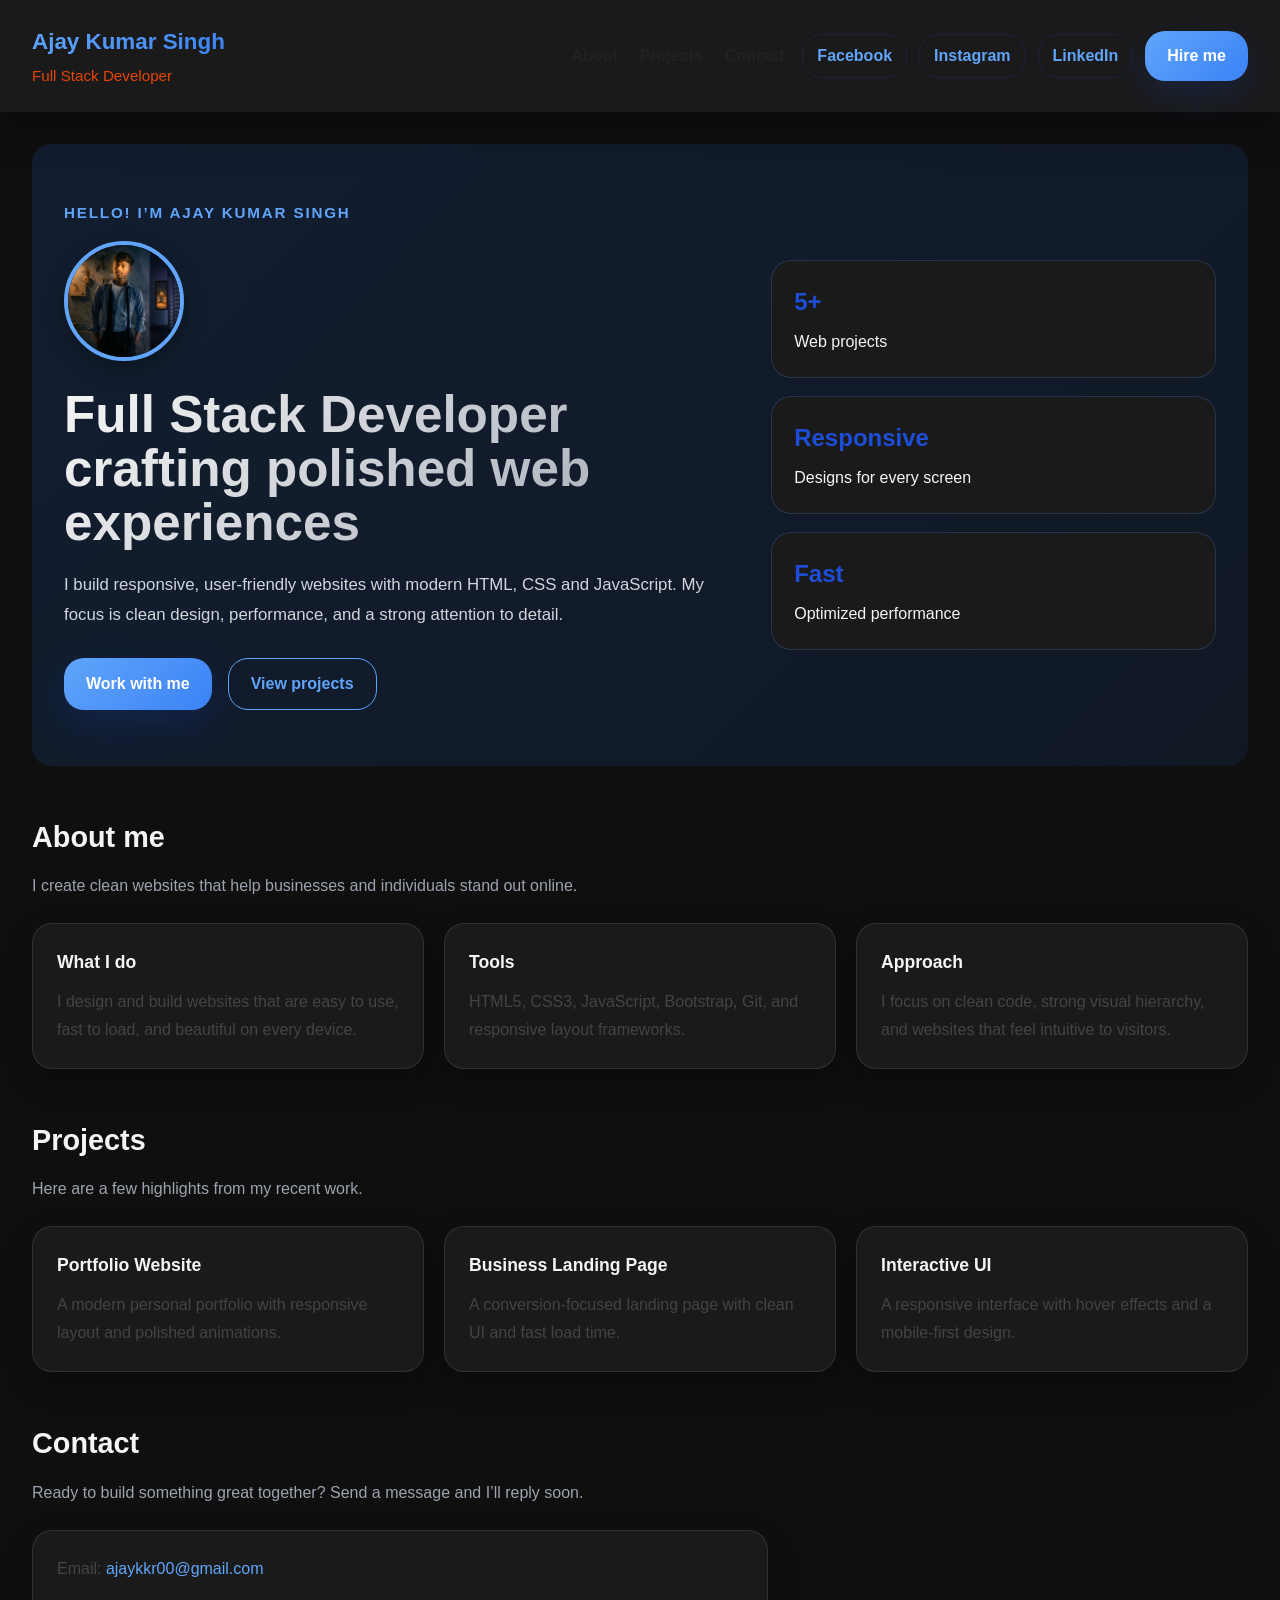
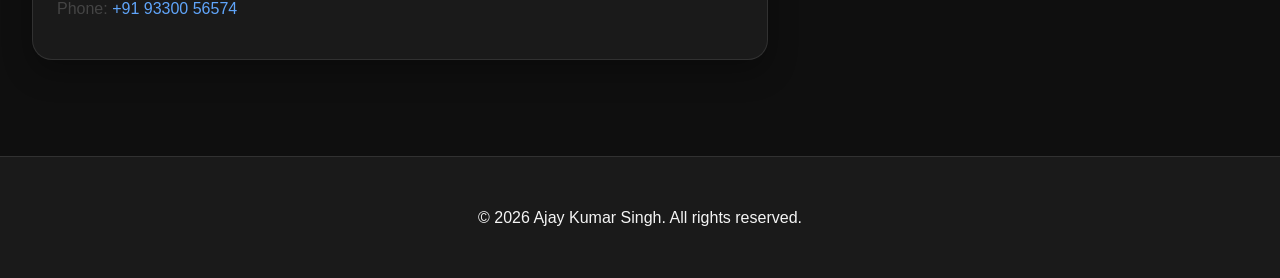
==== index.html @ a88a2f54 "Rename main.html to index.html" ====
<!DOCTYPE html>
<html lang="en">
<head>
  <meta charset="UTF-8" />
  <meta name="viewport" content="width=device-width, initial-scale=1.0" />
  <title>Ajay Kumar Singh | Portfolio</title>
  <link rel="stylesheet" href="portfolio.css" />
</head>
<body>
  <header class="site-header">
    <div class="brand">
      <span class="name">Ajay Kumar Singh</span>
      <span class="subtitle" style="color: rgb(228, 69, 6);">Full Stack Developer</span>
    </div>
    <div class="header-actions">
      <nav class="site-nav">
        <a href="#about">About</a>
        <a href="#projects">Projects</a>
        <a href="#contact">Contact</a>
      </nav>
      <div class="action-buttons">
        <div class="social-links">
          <a class="social-link" href="https://www.facebook.com/share/1CBbuQB97q/" target="_blank" rel="noopener noreferrer">Facebook</a>
          <a class="social-link" href="https://www.instagram.com/bishwakarma_09/" target="_blank" rel="noopener noreferrer">Instagram</a>
          <a class="social-link" href="https://www.linkedin.com/in/ajay-singh-280ba73a9" target="_blank" rel="noopener noreferrer">LinkedIn</a>
        </div>
        <a class="btn contact-btn" href="#contact">Hire me</a>
      </div>
    </div>
  </header>

  <main>
    <section class="hero" id="home">
      <video class="bg-video" autoplay muted loop playsinline>
        <source src="vedio.mp4" type="video/mp4" />
      </video>
      <div class="hero-copy">
        <p class="eyebrow">Hello! I’m Ajay Kumar Singh</p>
        <img src="ajay image.jfif" alt="Ajay Kumar Singh" class="profile-img">
        <h1>Full Stack Developer crafting polished web experiences</h1>
        <p class="hero-text">I build responsive, user-friendly websites with modern HTML, CSS and JavaScript. My focus is clean design, performance, and a strong attention to detail.</p>
        <div class="hero-actions">
          <a class="btn" href="#contact">Work with me</a>
          <a class="secondary-btn" href="#projects">View projects</a>
        </div>
      </div>
      <div class="hero-card">
        <div class="stat">
          <strong>5+</strong>
          <span>Web projects</span>
        </div>
        <div class="stat">
          <strong>Responsive</strong>
          <span>Designs for every screen</span>
        </div>
        <div class="stat">
          <strong>Fast</strong>
          <span>Optimized performance</span>
        </div>
      </div>
    </section>

    <section id="about" class="section-block">
      <div class="section-header">
        <h2>About me</h2>
        <p>I create clean websites that help businesses and individuals stand out online.</p>
      </div>
      <div class="section-grid">
        <div class="info-card">
          <h3>What I do</h3>
          <p>I design and build websites that are easy to use, fast to load, and beautiful on every device.</p>
        </div>
        <div class="info-card">
          <h3>Tools</h3>
          <p>HTML5, CSS3, JavaScript, Bootstrap, Git, and responsive layout frameworks.</p>
        </div>
        <div class="info-card">
          <h3>Approach</h3>
          <p>I focus on clean code, strong visual hierarchy, and websites that feel intuitive to visitors.</p>
        </div>
      </div>
    </section>

    <section id="projects" class="section-block">
      <div class="section-header">
        <h2>Projects</h2>
        <p>Here are a few highlights from my recent work.</p>
      </div>
      <div class="section-grid">
        <div class="project-card">
          <h3>Portfolio Website</h3>
          <p>A modern personal portfolio with responsive layout and polished animations.</p>
        </div>
        <div class="project-card">
          <h3>Business Landing Page</h3>
          <p>A conversion-focused landing page with clean UI and fast load time.</p>
        </div>
        <div class="project-card">
          <h3>Interactive UI</h3>
          <p>A responsive interface with hover effects and a mobile-first design.</p>
        </div>
      </div>
    </section>

    <section id="contact" class="section-block contact-section">
      <div class="section-header">
        <h2>Contact</h2>
        <p>Ready to build something great together? Send a message and I’ll reply soon.</p>
      </div>
      <div class="contact-card">
        <p>Email: <a href="mailto:ajaykkr00@gmail.com">ajaykkr00@gmail.com</a></p>
        <p>Phone: <a href="tel:+919330056574">+91 93300 56574</a></p>
      </div>
    </section>
  </main>

  <footer class="site-footer">
    <div class="footer-content">
      <p>&copy; 2026 Ajay Kumar Singh. All rights reserved.</p>
    </div>
  </footer>

  <script src="portfolio.js"></script>
</body>
</html>
---- portfolio.css ----
* {
  box-sizing: border-box;
}

:root {
  --primary-color: #60a5fa;
  --secondary-color: #0f0f0f;
  --text-color: #f5f5f5;
  --light-bg: #1a1a1a;
  --shadow: rgba(0, 0, 0, 0.3);
  --border-radius: 20px;
  --transition: all 0.3s ease;
}

body {
  margin: 0;
  font-family: 'Segoe UI', Tahoma, Geneva, Verdana, sans-serif;
  background: var(--secondary-color);
  color: var(--text-color);
  line-height: 1.6;
}

.site-header {
  display: flex;
  justify-content: space-between;
  align-items: center;
  gap: 1rem;
  padding: 24px 32px;
  background: var(--light-bg);
  position: sticky;
  top: 0;
  z-index: 10;
  box-shadow: 0 18px 42px var(--shadow);
  backdrop-filter: blur(10px);
  transition: var(--transition);
}

.brand .name {
  display: block;
  font-size: 1.4rem;
  font-weight: 700;
  background: linear-gradient(135deg, var(--primary-color), #3b82f6);
  -webkit-background-clip: text;
  -webkit-text-fill-color: transparent;
  background-clip: text;
}

.brand .subtitle {
  display: block;
  margin-top: 4px;
  color: #616161;
  font-size: 0.95rem;
}

.site-nav {
  display: flex;
  gap: 22px;
  flex-wrap: wrap;
}

.site-nav a {
  color: #222;
  text-decoration: none;
  font-weight: 600;
  transition: var(--transition);
  position: relative;
}

.site-nav a::after {
  content: '';
  position: absolute;
  width: 0;
  height: 2px;
  bottom: -5px;
  left: 0;
  background: var(--primary-color);
  transition: width 0.3s ease;
}

.site-nav a:hover::after {
  width: 100%;
}

.header-actions {
  display: flex;
  align-items: center;
  gap: 18px;
  flex-wrap: wrap;
  justify-content: flex-end;
}

.action-buttons {
  display: flex;
  align-items: center;
  gap: 12px;
  flex-wrap: wrap;
}

.social-links {
  display: flex;
  gap: 12px;
}

.social-link {
  color: var(--primary-color);
  text-decoration: none;
  font-weight: 700;
  padding: 8px 14px;
  border: 1px solid rgba(29, 78, 216, 0.18);
  border-radius: var(--border-radius);
  transition: var(--transition);
  transform: translateY(0);
}

.social-link:hover {
  background-color: rgba(29, 78, 216, 0.08);
  transform: translateY(-2px);
  box-shadow: 0 8px 20px var(--shadow);
}

.site-nav a:hover {
  color: var(--primary-color);
}

.btn {
  display: inline-flex;
  align-items: center;
  justify-content: center;
  padding: 12px 22px;
  border-radius: var(--border-radius);
  background: linear-gradient(135deg, var(--primary-color), #3b82f6);
  color: #ffffff;
  text-decoration: none;
  font-weight: 700;
  box-shadow: 0 14px 36px rgba(29, 78, 216, 0.18);
  transition: var(--transition);
  transform: translateY(0);
}

.btn:hover {
  transform: translateY(-3px);
  box-shadow: 0 20px 40px rgba(29, 78, 216, 0.3);
}

.secondary-btn {
  display: inline-flex;
  align-items: center;
  justify-content: center;
  padding: 12px 22px;
  border-radius: var(--border-radius);
  border: 1px solid var(--primary-color);
  background: transparent;
  color: var(--primary-color);
  text-decoration: none;
  font-weight: 700;
  transition: var(--transition);
}

.secondary-btn:hover {
  background: rgba(29, 78, 216, 0.08);
  transform: translateY(-2px);
}

.hero {
  position: relative;
  overflow: hidden;
  display: grid;
  grid-template-columns: 1.5fr 1fr;
  align-items: center;
  gap: 40px;
  padding: 56px 32px;
  background: linear-gradient(135deg, rgba(30, 41, 59, 0.85) 0%, rgba(26, 26, 26, 0.85) 100%);
  border-radius: var(--border-radius);
  margin: 32px;
  animation: fadeInUp 1s ease-out;
}

.hero::before {
  content: '';
  position: absolute;
  inset: 0;
  background: rgba(10, 25, 47, 0.55);
  pointer-events: none;
  z-index: 1;
}

.bg-video {
  position: absolute;
  inset: 0;
  width: 100%;
  height: 100%;
  object-fit: cover;
  opacity: 0.55;
  z-index: 0;
}

.hero .hero-copy,
.hero .hero-card {
  position: relative;
  z-index: 2;
}

@keyframes fadeInUp {
  from {
    opacity: 0;
    transform: translateY(30px);
  }
  to {
    opacity: 1;
    transform: translateY(0);
  }
}

.eyebrow {
  margin: 0 0 14px;
  font-size: 0.95rem;
  font-weight: 700;
  color: var(--primary-color);
  text-transform: uppercase;
  letter-spacing: 0.12em;
}

.profile-img {
  width: 120px;
  height: 120px;
  border-radius: 50%;
  object-fit: cover;
  border: 4px solid var(--primary-color);
  box-shadow: 0 8px 20px var(--shadow);
  margin-bottom: 20px;
  transition: var(--transition);
}

.profile-img:hover {
  transform: scale(1.05);
}

.hero h1 {
  margin: 0;
  font-size: clamp(2rem, 4vw, 3.4rem);
  line-height: 1.05;
  background: linear-gradient(135deg, var(--text-color), #9ca3af);
  -webkit-background-clip: text;
  -webkit-text-fill-color: transparent;
  background-clip: text;
}

.hero-text {
  max-width: 58rem;
  margin: 20px 0 0;
  color: #d1d5db;
  line-height: 1.8;
  font-size: 1.05rem;
}

.hero-actions {
  display: flex;
  flex-wrap: wrap;
  gap: 16px;
  margin-top: 28px;
}

.hero-card {
  display: grid;
  gap: 18px;
}

.stat {
  padding: 22px;
  background: var(--light-bg);
  border: 1px solid rgba(96, 165, 250, 0.2);
  border-radius: var(--border-radius);
  transition: var(--transition);
  transform: translateY(0);
}

.stat:hover {
  transform: translateY(-5px);
  box-shadow: 0 12px 30px var(--shadow);
}

.stat strong {
  display: block;
  font-size: 1.5rem;
  color: #1d4ed8;
  margin-bottom: 8px;
}

.section-block {
  padding: 0 32px;
  margin-top: 48px;
}

.section-header {
  max-width: 46rem;
  margin-bottom: 24px;
}

.section-header h2 {
  margin-bottom: 12px;
  font-size: 1.8rem;
}

.section-header p {
  margin: 0;
  color: #9ca3af;
  line-height: 1.7;
}

.section-grid {
  display: grid;
  grid-template-columns: repeat(3, minmax(0, 1fr));
  gap: 20px;
}

.info-card,
.project-card,
.contact-card {
  background: var(--light-bg);
  border: 1px solid rgba(255, 255, 255, 0.1);
  border-radius: var(--border-radius);
  padding: 24px;
  box-shadow: 0 12px 30px var(--shadow);
  transition: var(--transition);
  transform: translateY(0);
}

.info-card:hover,
.project-card:hover,
.contact-card:hover {
  transform: translateY(-5px);
  box-shadow: 0 20px 40px var(--shadow);
}

.info-card h3,
.project-card h3 {
  margin-top: 0;
  margin-bottom: 12px;
  font-size: 1.1rem;
}

.contact-card {
  max-width: 46rem;
}

.contact-card p {
  margin: 0 0 12px;
}

.contact-card a {
  color: var(--primary-color);
  text-decoration: none;
}

main {
  padding: 0 0 48px;
}

section {
  margin-top: 48px;
}

section h2 {
  margin: 0 0 12px;
  font-size: 1.2rem;
}

section p {
  margin: 0;
  line-height: 1.75;
  color: #444;
}

.site-footer {
  background: var(--light-bg);
  border-top: 1px solid rgba(255, 255, 255, 0.1);
  padding: 32px;
  margin-top: 48px;
}

.footer-content {
  display: flex;
  justify-content: center;
  align-items: center;
  max-width: 1200px;
  margin: 0 auto;
}

@media (max-width: 740px) {
  .site-header {
    flex-direction: column;
    align-items: stretch;
    padding: 18px 20px;
  }

  .site-nav {
    justify-content: flex-start;
    gap: 14px;
    margin-top: 16px;
  }

  .site-header {
    padding: 18px 20px;
  }

  .header-actions {
    justify-content: space-between;
  }

  .hero {
    grid-template-columns: 1fr;
    margin: 24px 16px;
    padding: 28px 20px;
  }

  .hero-card {
    grid-template-columns: 1fr;
  }

  .section-block {
    padding: 0 16px;
  }

  .section-grid {
    grid-template-columns: 1fr;
  }

  .contact-btn {
    width: 100%;
    margin-top: 16px;
  }

  .profile-img {
    width: 100px;
    height: 100px;
  }

  .footer-content {
    flex-direction: column;
    gap: 0;
  }

  .footer-social {
    justify-content: center;
  }
}
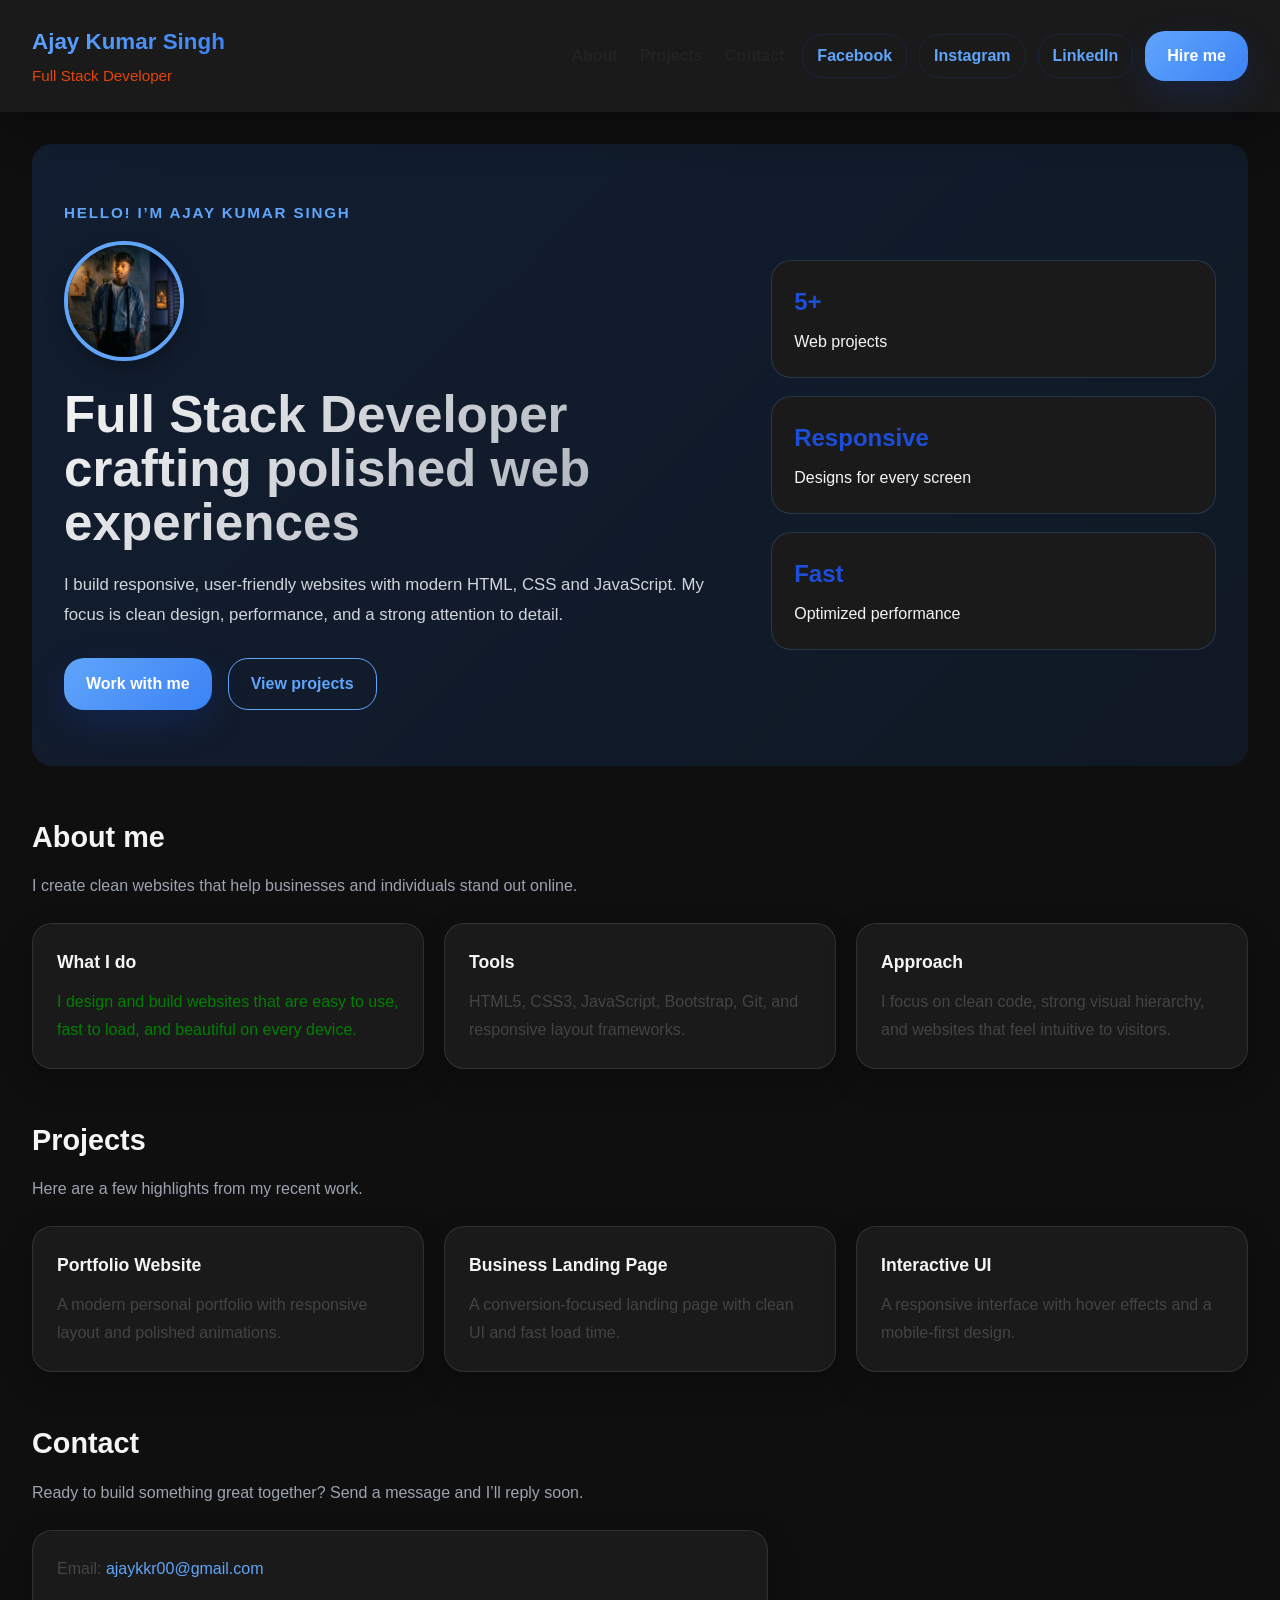
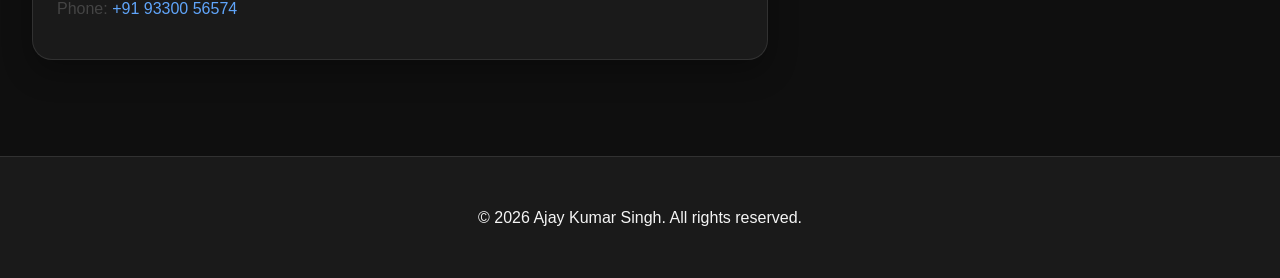
==== commit 15ec41b2: "Change paragraph color to green in index.html" ====
--- a/index.html
+++ b/index.html
@@ -68,7 +68,7 @@
       <div class="section-grid">
         <div class="info-card">
           <h3>What I do</h3>
-          <p>I design and build websites that are easy to use, fast to load, and beautiful on every device.</p>
+          <p style="color:green">I design and build websites that are easy to use, fast to load, and beautiful on every device.</p>
         </div>
         <div class="info-card">
           <h3>Tools</h3>
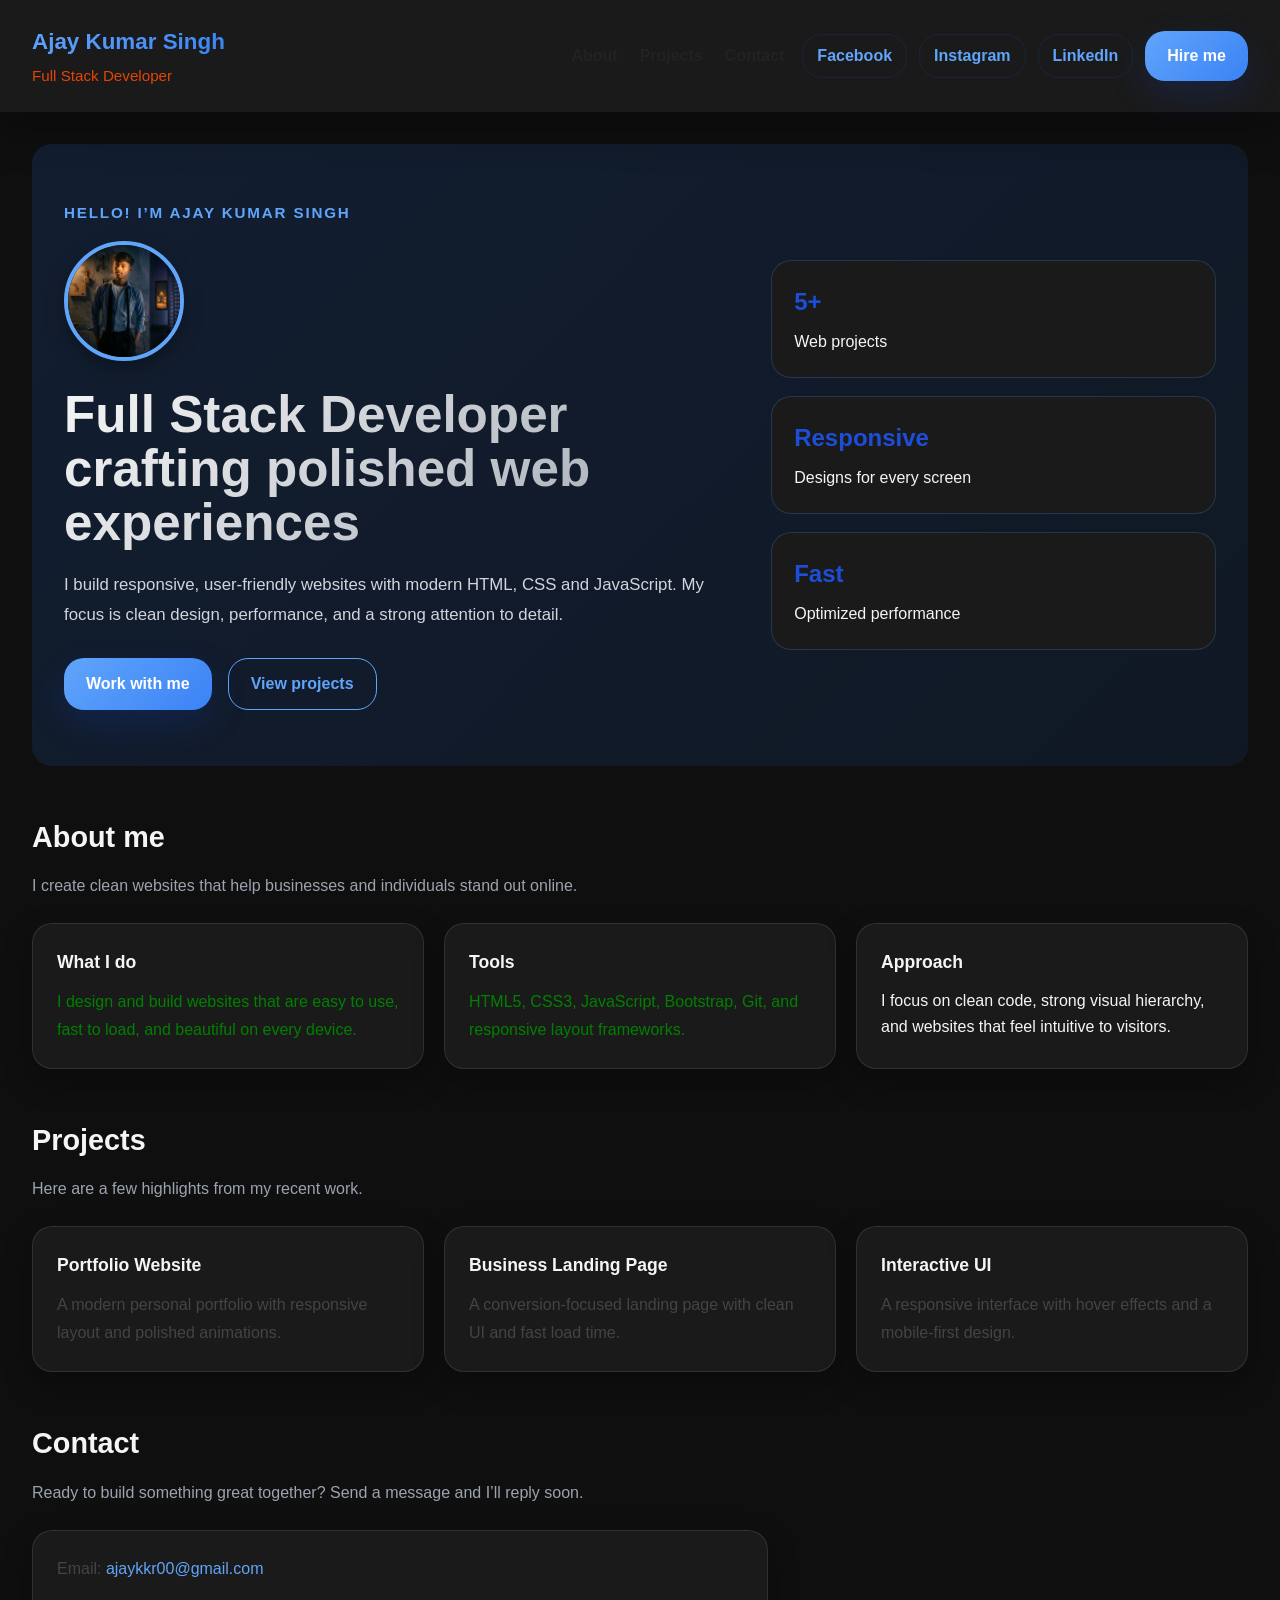
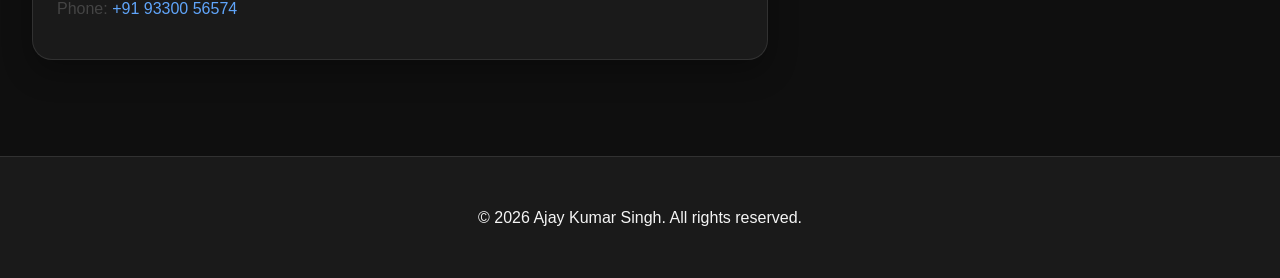
==== commit 6a41797f: "Change paragraph text color to green" ====
--- a/index.html
+++ b/index.html
@@ -72,11 +72,11 @@
         </div>
         <div class="info-card">
           <h3>Tools</h3>
-          <p>HTML5, CSS3, JavaScript, Bootstrap, Git, and responsive layout frameworks.</p>
+          <p style="color:green">HTML5, CSS3, JavaScript, Bootstrap, Git, and responsive layout frameworks.</p>
         </div>
         <div class="info-card">
           <h3>Approach</h3>
-          <p>I focus on clean code, strong visual hierarchy, and websites that feel intuitive to visitors.</p>
+          <pstyle="color:green" >I focus on clean code, strong visual hierarchy, and websites that feel intuitive to visitors.</p>
         </div>
       </div>
     </section>
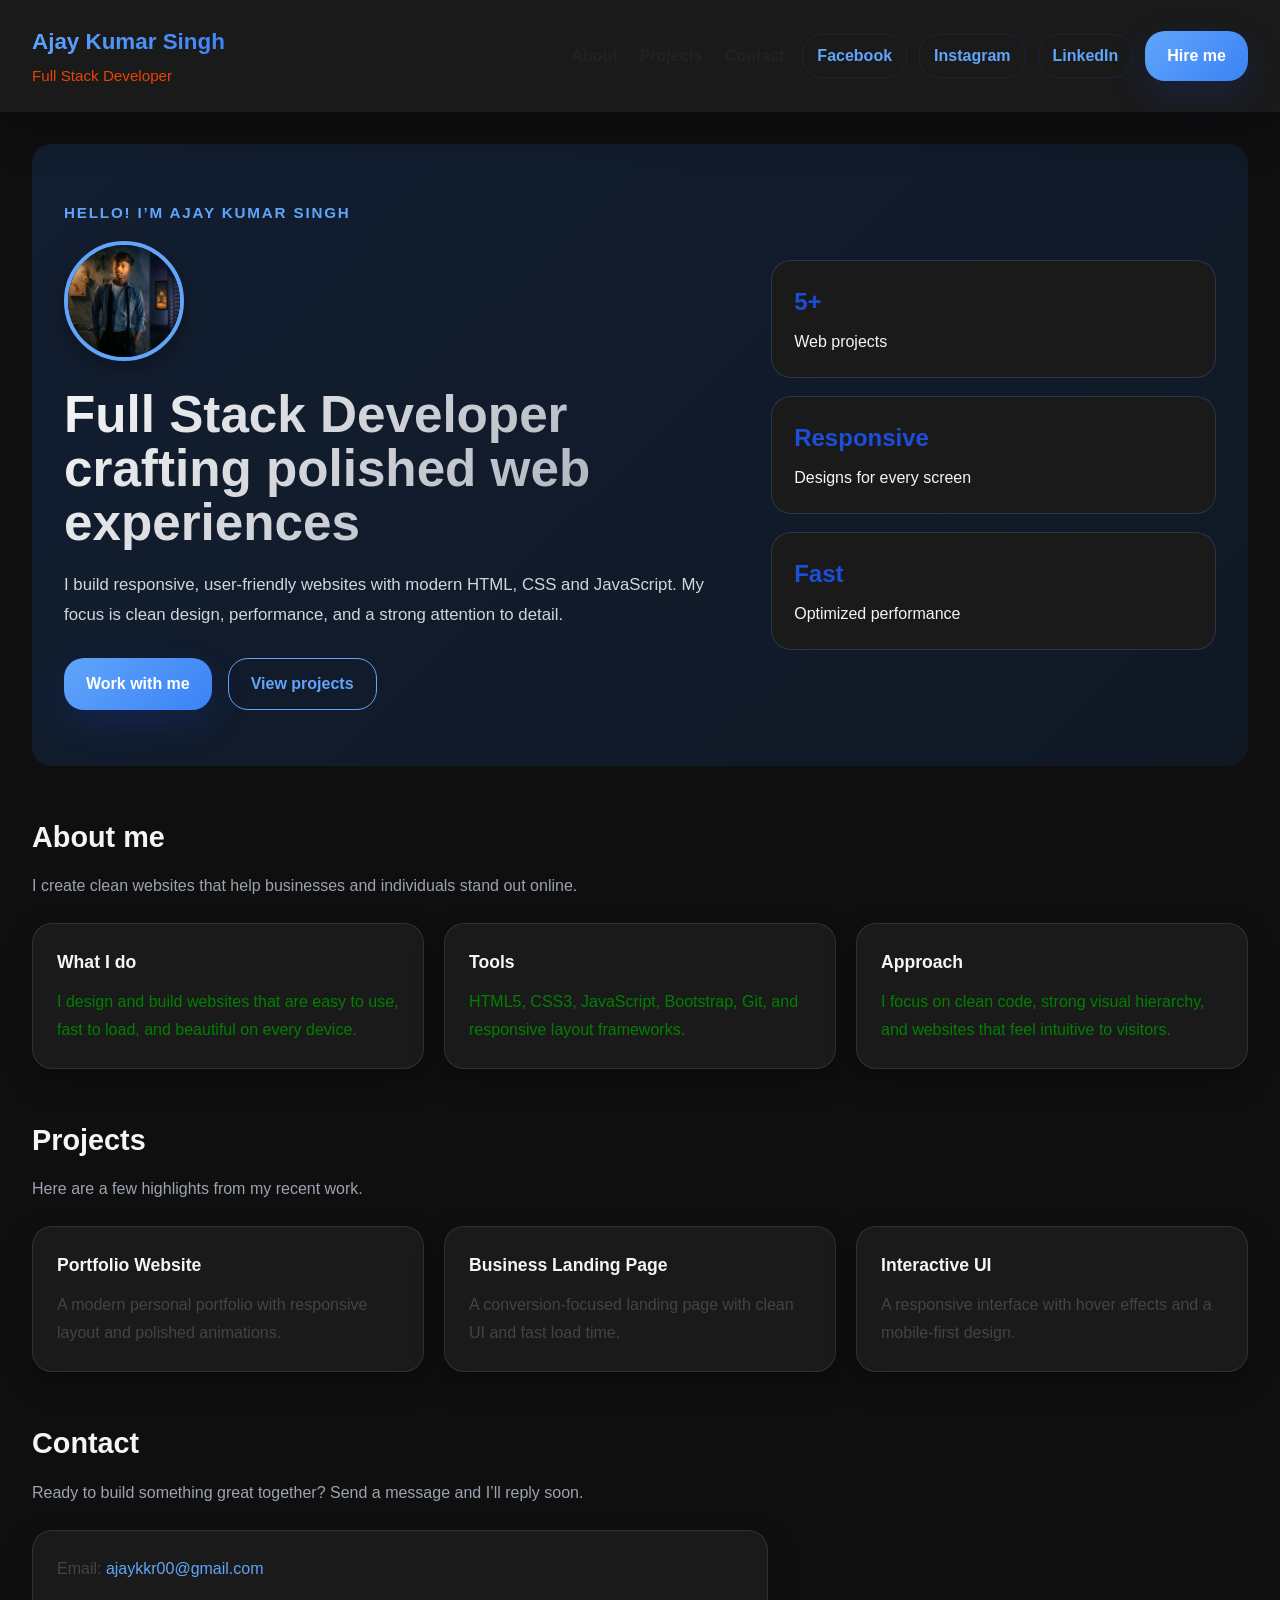
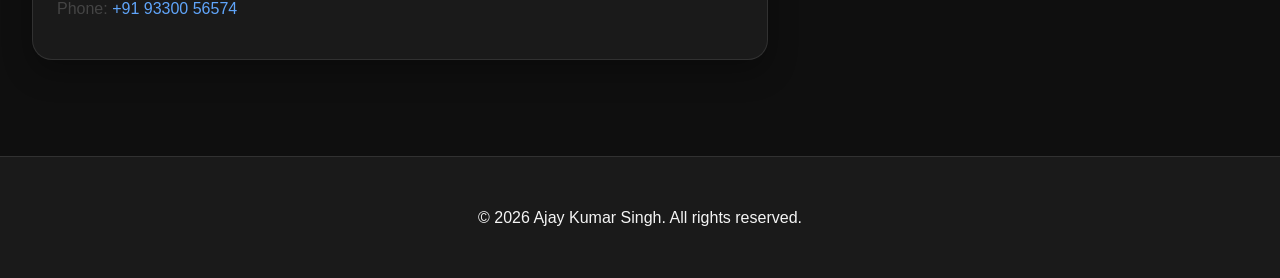
==== commit 419958b4: "Update index.html" ====
--- a/index.html
+++ b/index.html
@@ -76,7 +76,7 @@
         </div>
         <div class="info-card">
           <h3>Approach</h3>
-          <pstyle="color:green" >I focus on clean code, strong visual hierarchy, and websites that feel intuitive to visitors.</p>
+          <p style="color:green" >I focus on clean code, strong visual hierarchy, and websites that feel intuitive to visitors.</p>
         </div>
       </div>
     </section>
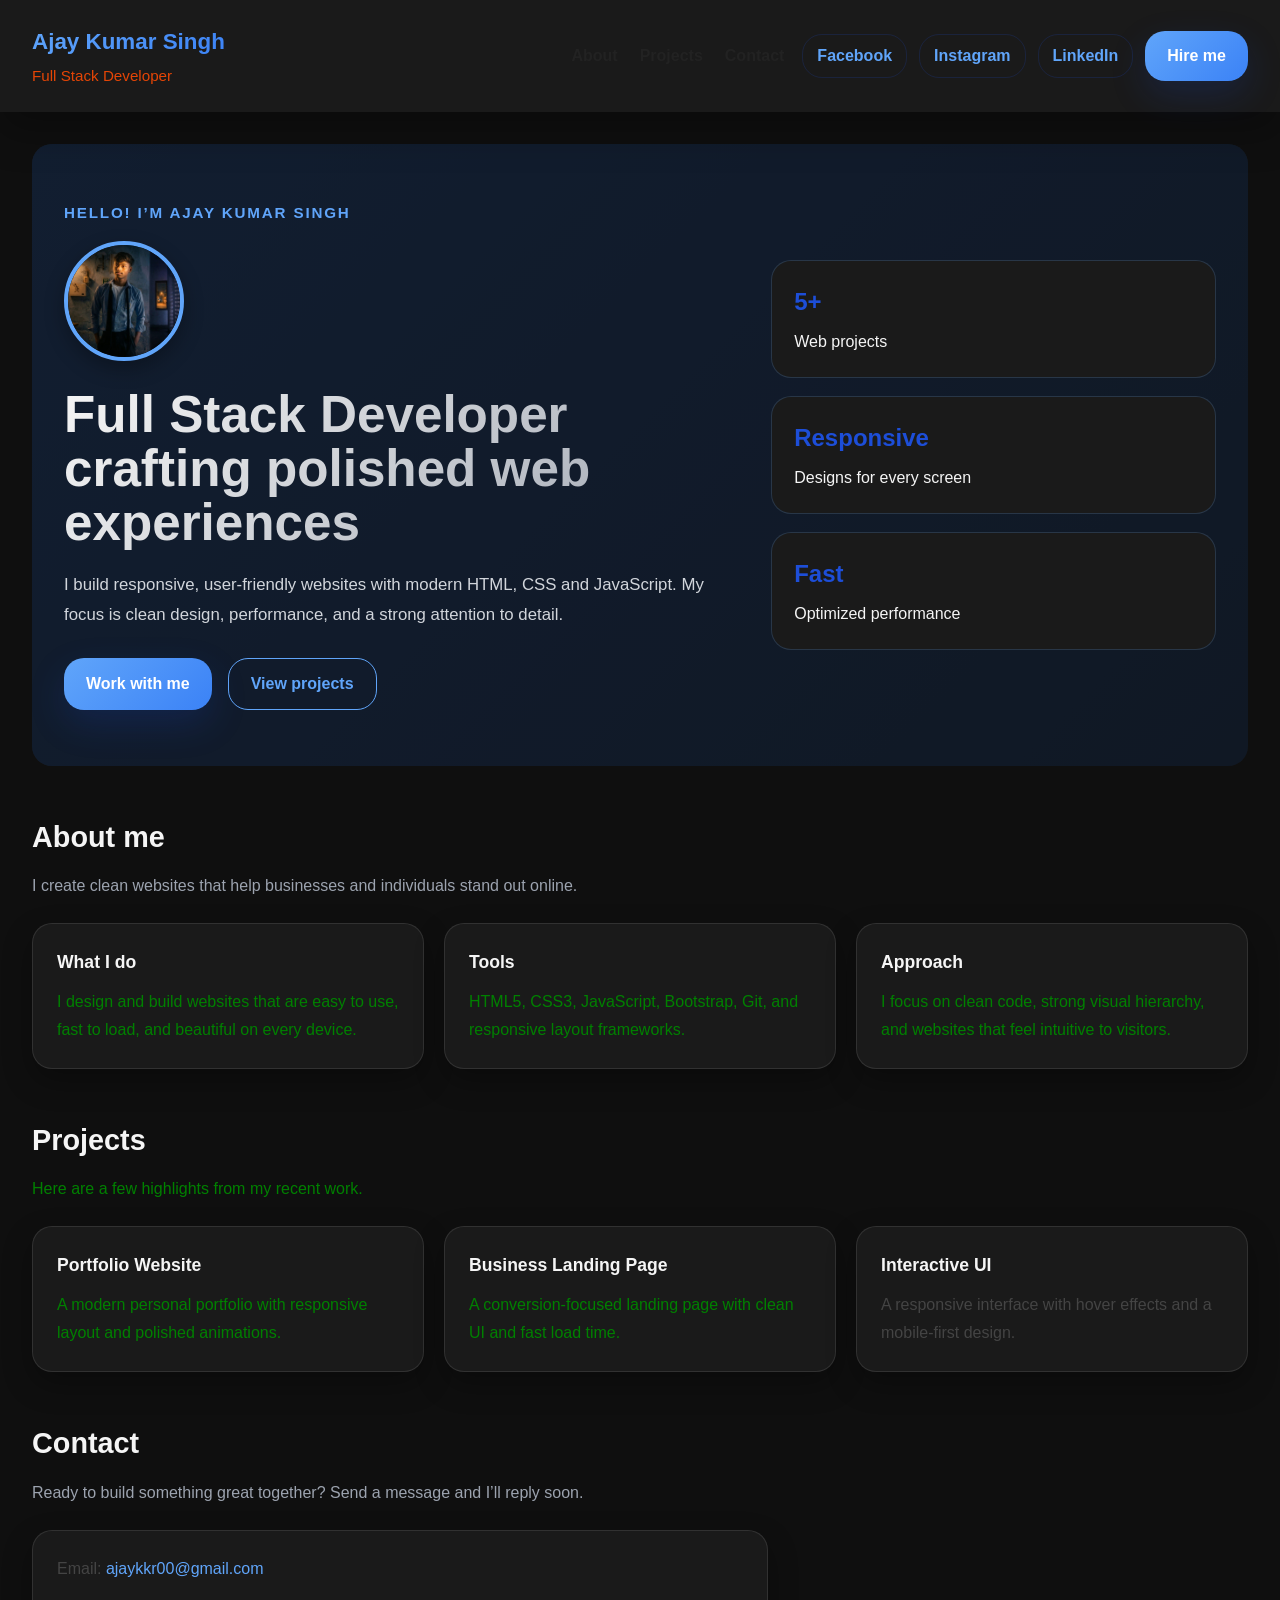
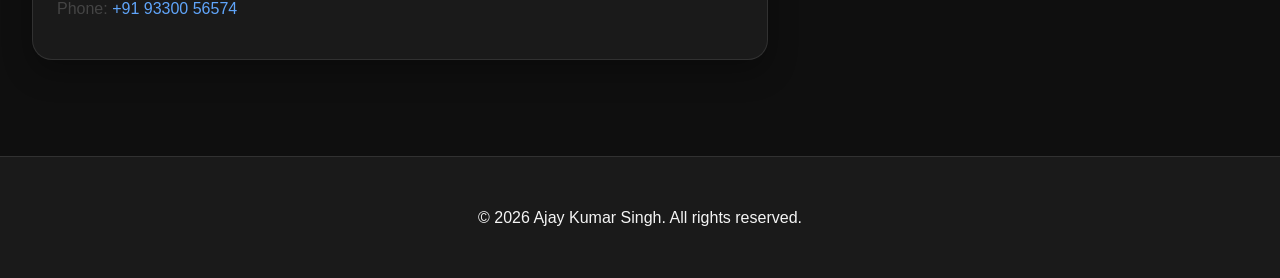
==== commit 90f1fa04: "Change project descriptions to green text" ====
--- a/index.html
+++ b/index.html
@@ -84,16 +84,16 @@
     <section id="projects" class="section-block">
       <div class="section-header">
         <h2>Projects</h2>
-        <p>Here are a few highlights from my recent work.</p>
+        <p style="color:green">Here are a few highlights from my recent work.</p>
       </div>
       <div class="section-grid">
         <div class="project-card">
           <h3>Portfolio Website</h3>
-          <p>A modern personal portfolio with responsive layout and polished animations.</p>
+          <p style="color:green">A modern personal portfolio with responsive layout and polished animations.</p>
         </div>
         <div class="project-card">
           <h3>Business Landing Page</h3>
-          <p>A conversion-focused landing page with clean UI and fast load time.</p>
+          <p style="color:green">A conversion-focused landing page with clean UI and fast load time.</p>
         </div>
         <div class="project-card">
           <h3>Interactive UI</h3>
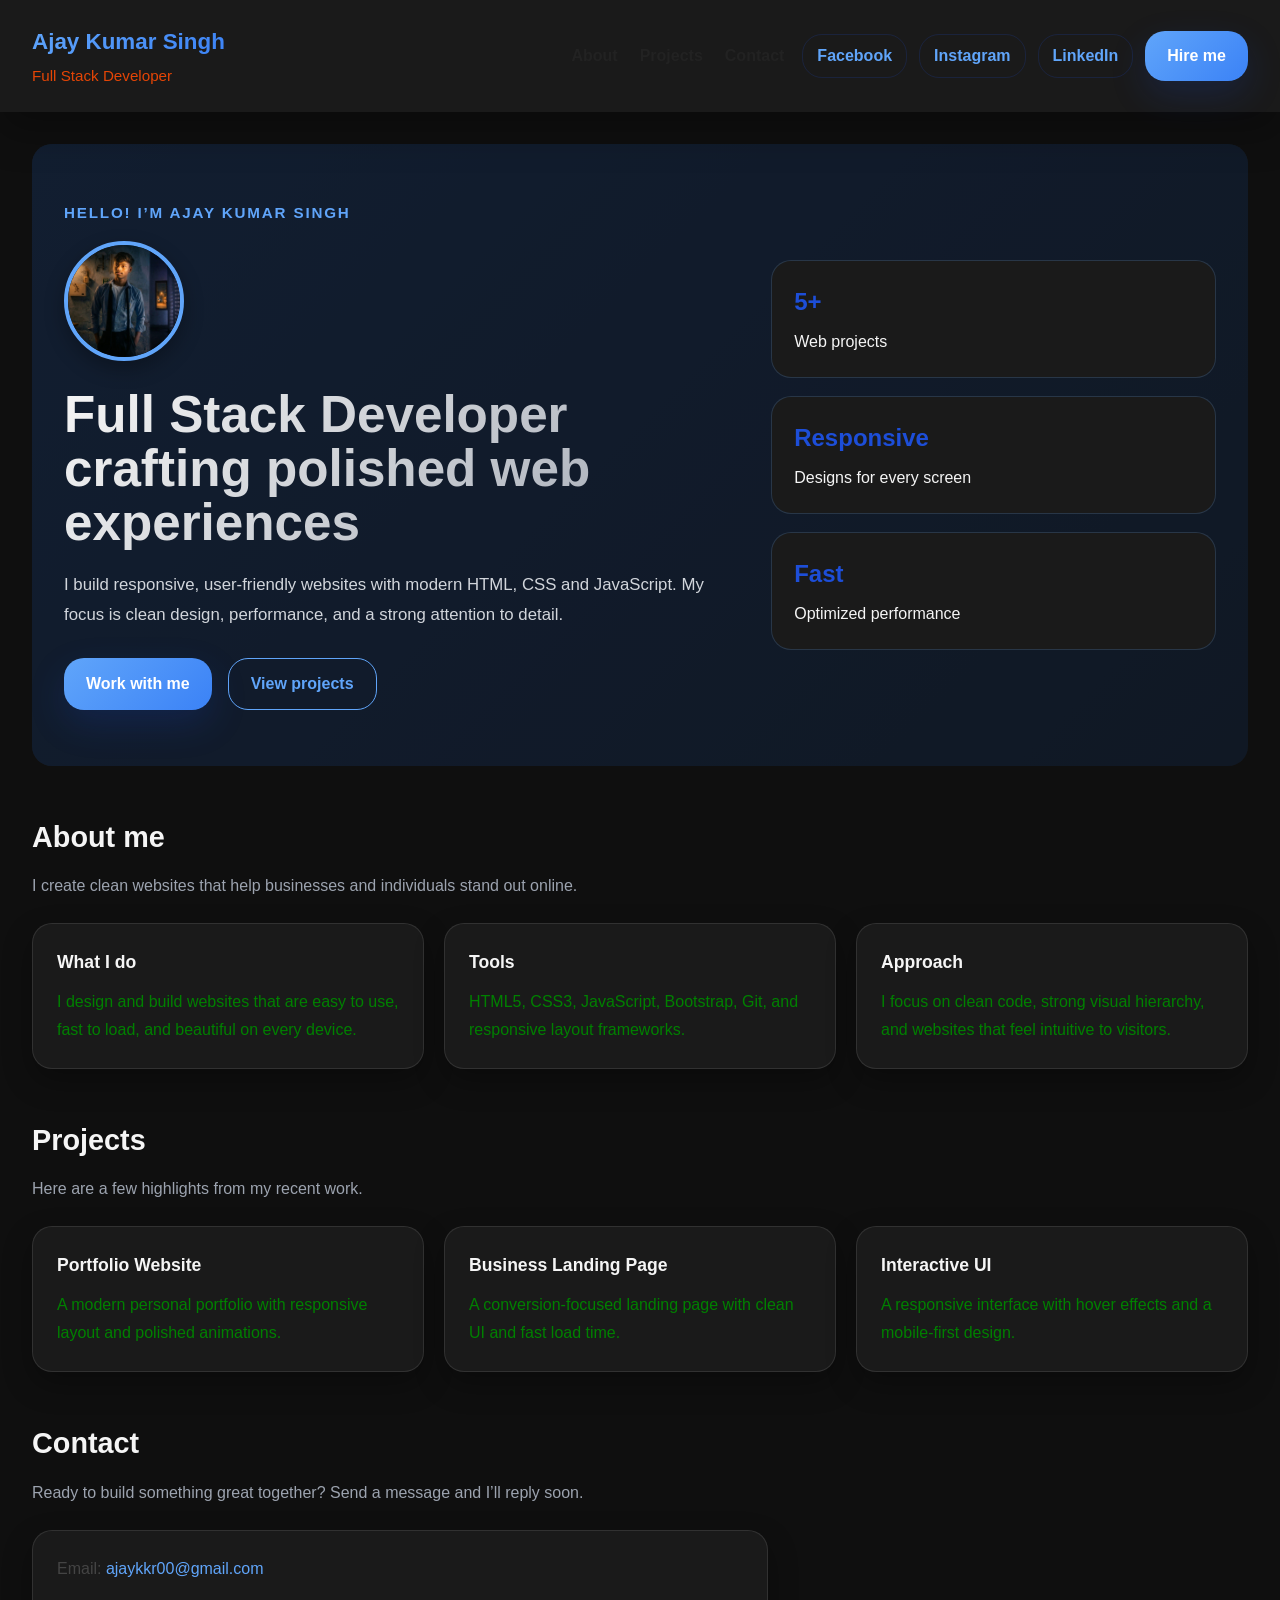
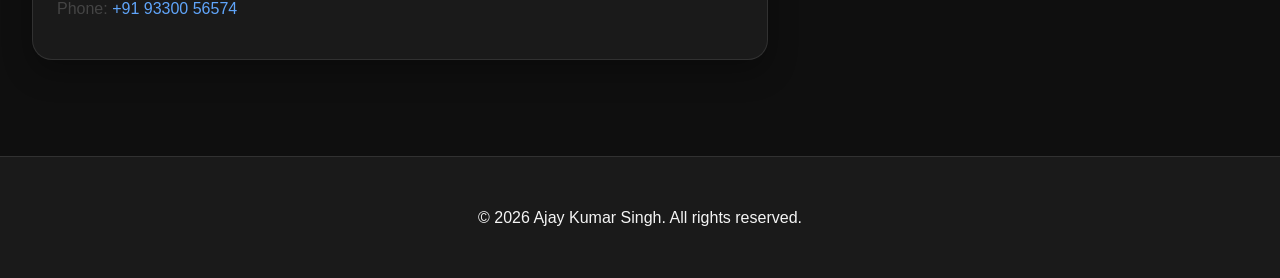
==== commit 6d6c67aa: "Update index.html" ====
--- a/index.html
+++ b/index.html
@@ -84,7 +84,7 @@
     <section id="projects" class="section-block">
       <div class="section-header">
         <h2>Projects</h2>
-        <p style="color:green">Here are a few highlights from my recent work.</p>
+        <p>Here are a few highlights from my recent work.</p>
       </div>
       <div class="section-grid">
         <div class="project-card">
@@ -97,7 +97,7 @@
         </div>
         <div class="project-card">
           <h3>Interactive UI</h3>
-          <p>A responsive interface with hover effects and a mobile-first design.</p>
+          <p style="color:green">A responsive interface with hover effects and a mobile-first design.</p>
         </div>
       </div>
     </section>
